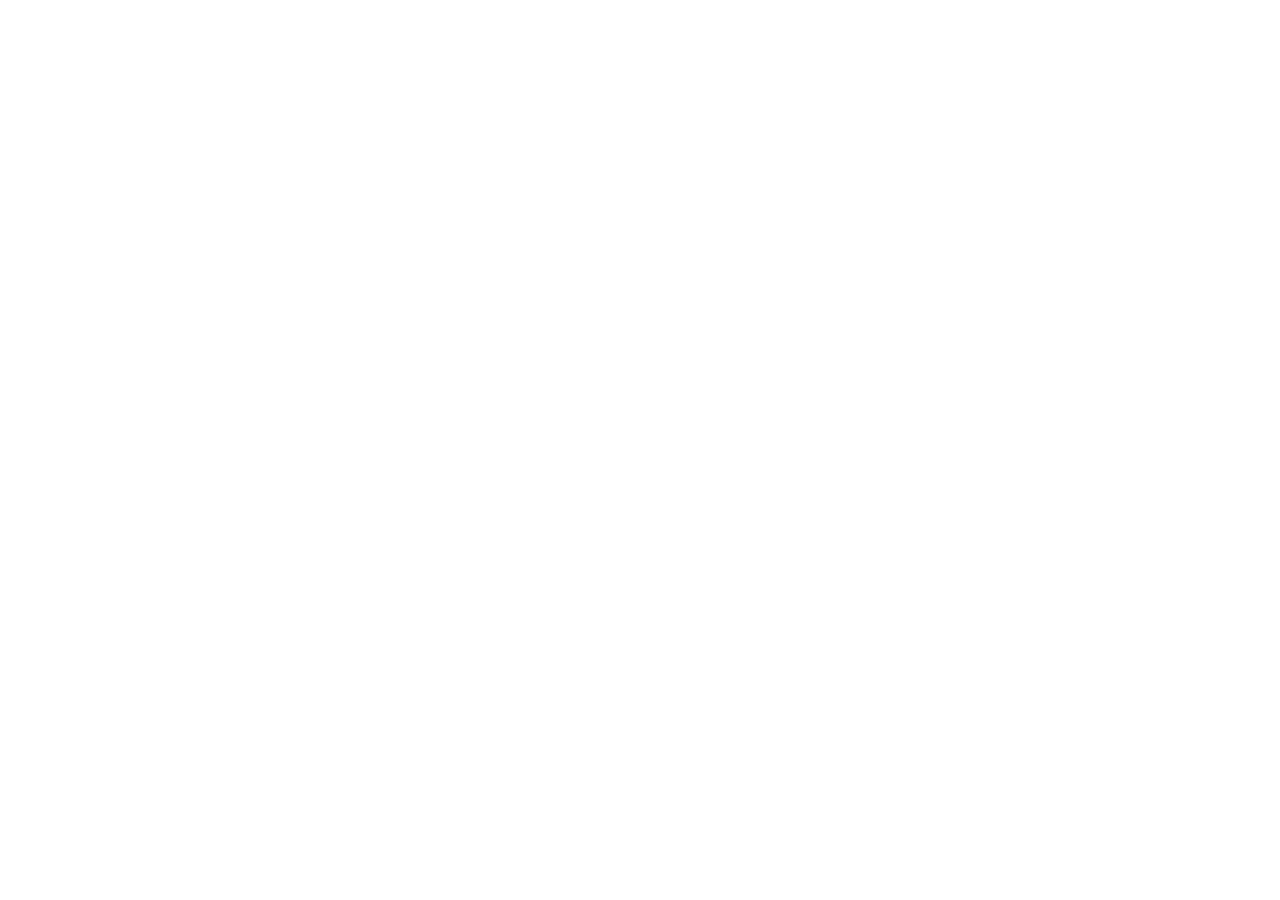
==== index.html @ 09b1a629 "Add files via upload" ====
<!doctype html>
<html lang="ar" dir="rtl">
  <head>
    <meta charset="UTF-8" />
    <meta name="viewport" content="width=device-width, initial-scale=1.0" />
    <meta name="description" content="واجهة تطبيق كيمياء بسكوتة" />
    <meta name="theme-color" content="#0f766e" />
    <title>الكيمياء بسكوتة</title>
    <script type="module" crossorigin src="/-/assets/index-DGwR6lvv.js"></script>
    <link rel="stylesheet" crossorigin href="/-/assets/index-BpzE6tJR.css">
  </head>
  <body>
    <noscript>يرجى تفعيل JavaScript لتشغيل التطبيق.</noscript>
    <div id="root"></div>
  </body>
</html>
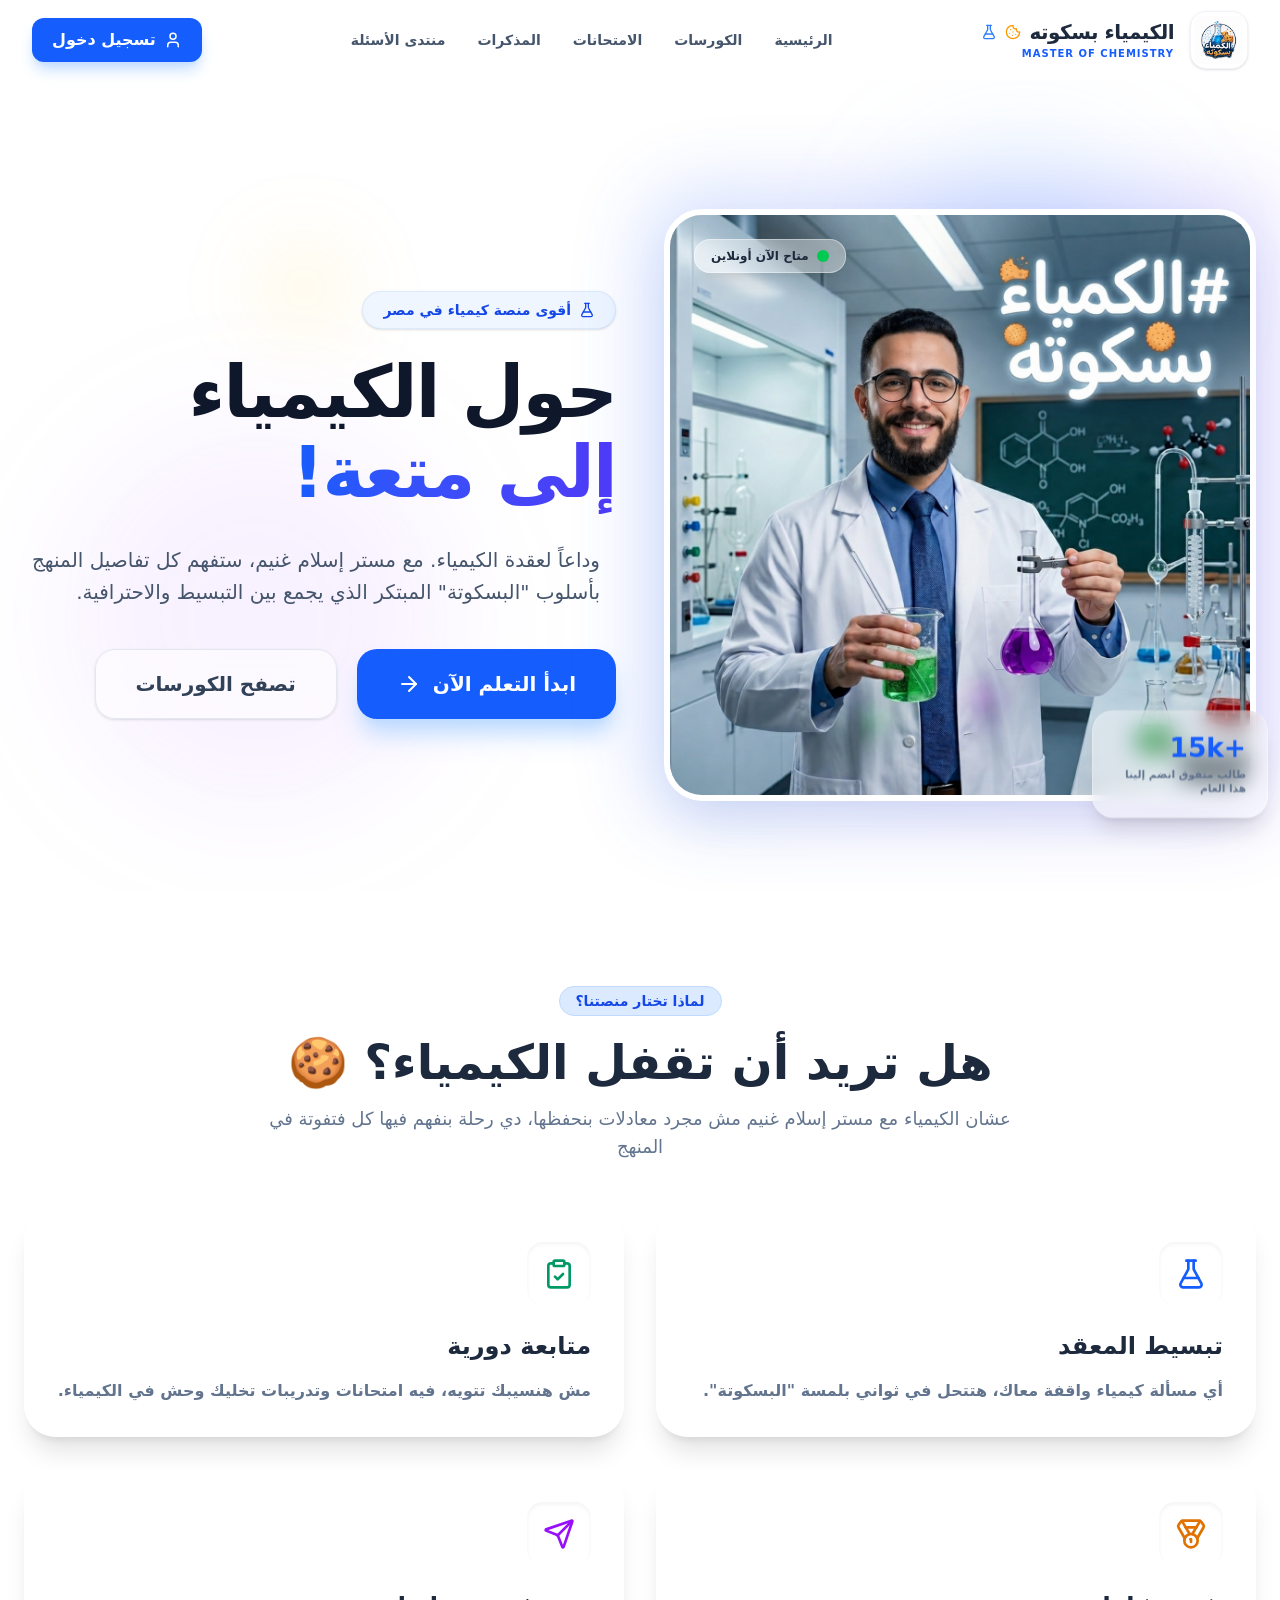
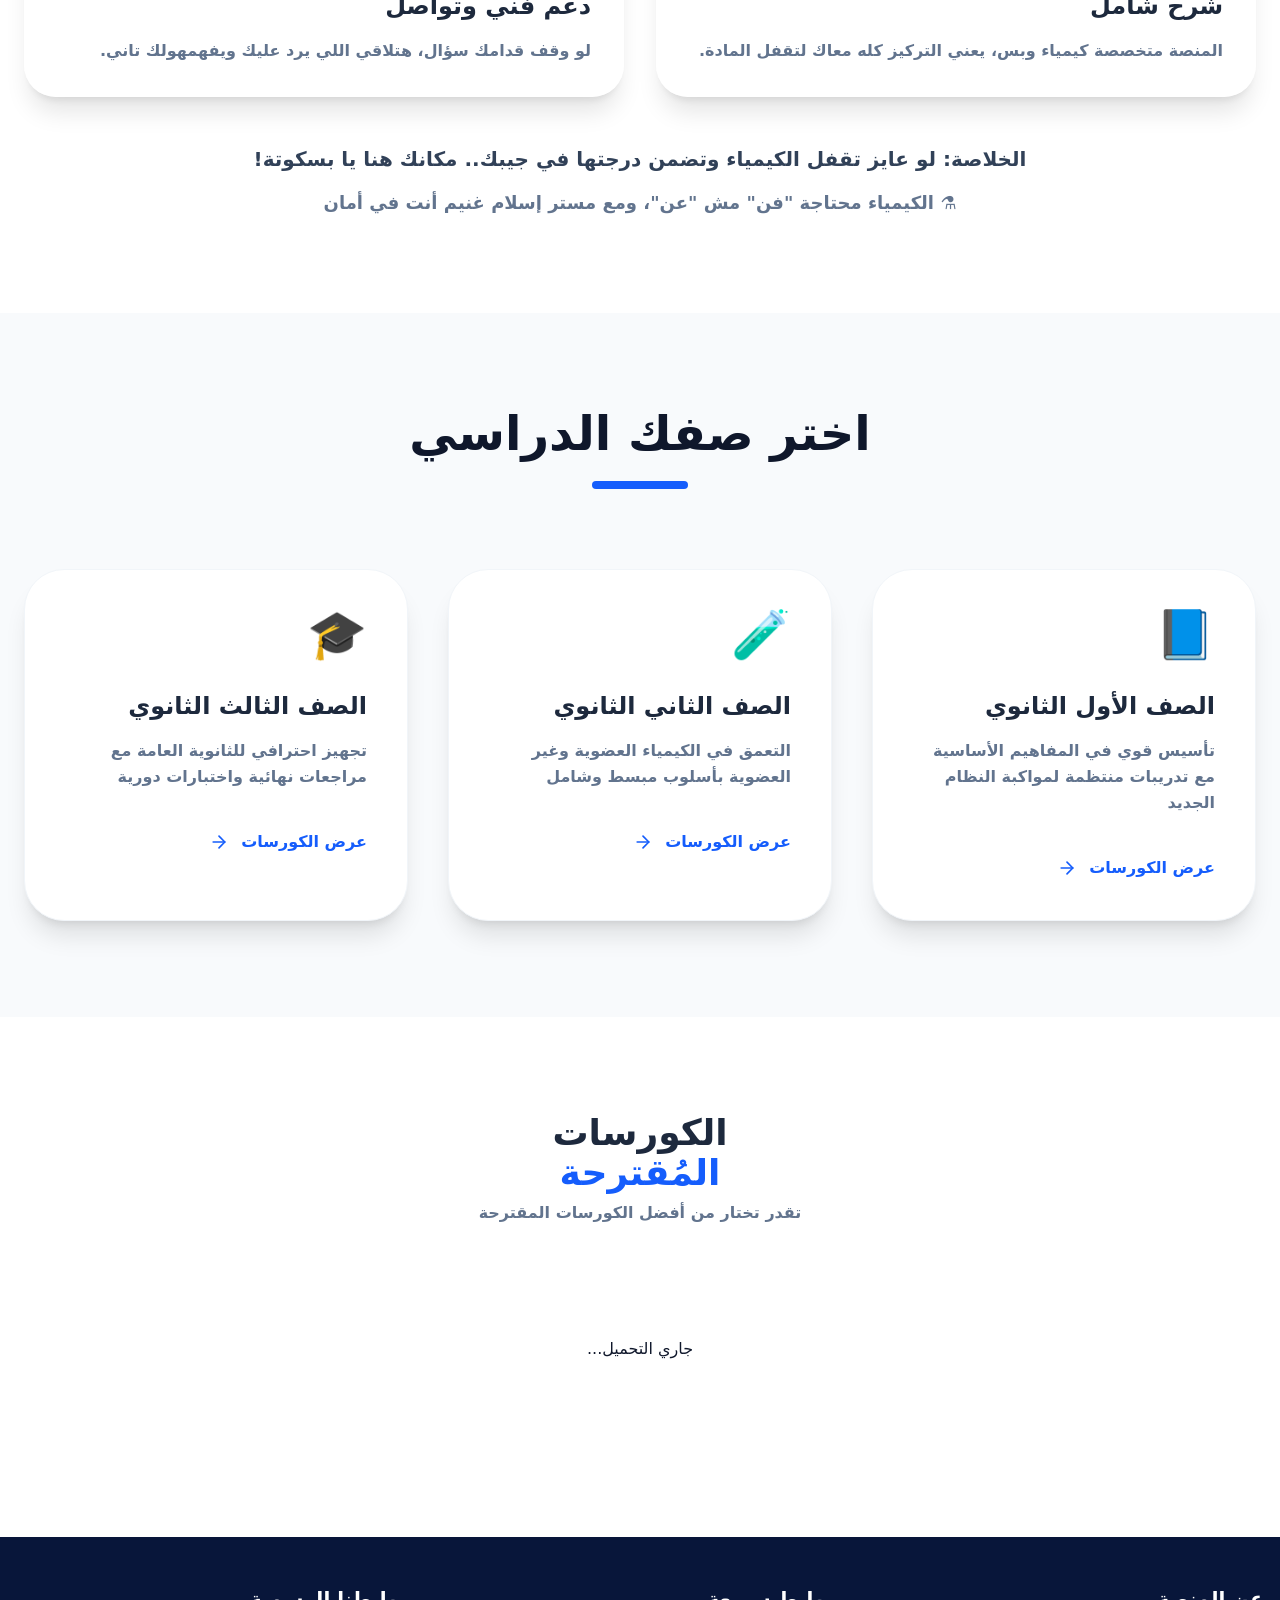
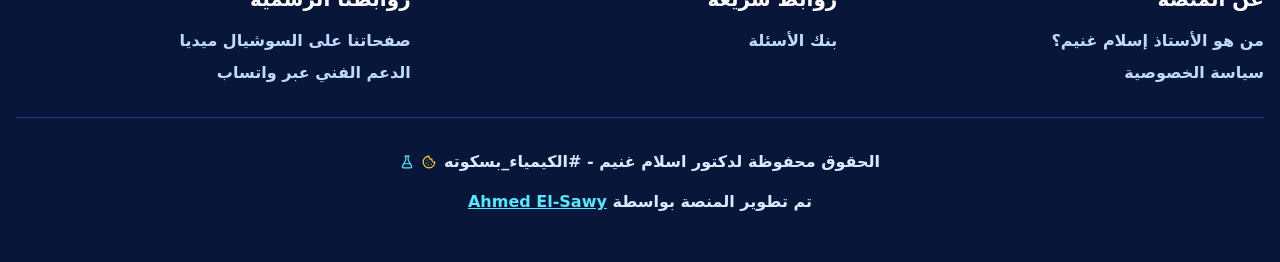
==== commit 0f5e750c: "Add files via upload" ====
--- a/index.html
+++ b/index.html
@@ -6,8 +6,8 @@
     <meta name="description" content="واجهة تطبيق كيمياء بسكوتة" />
     <meta name="theme-color" content="#0f766e" />
     <title>الكيمياء بسكوتة</title>
-    <script type="module" crossorigin src="/-/assets/index-DGwR6lvv.js"></script>
-    <link rel="stylesheet" crossorigin href="/-/assets/index-BpzE6tJR.css">
+    <script type="module" crossorigin src="./assets/index-Dun2l8e3.js"></script>
+    <link rel="stylesheet" crossorigin href="./assets/index-1dPWmZcD.css">
   </head>
   <body>
     <noscript>يرجى تفعيل JavaScript لتشغيل التطبيق.</noscript>
